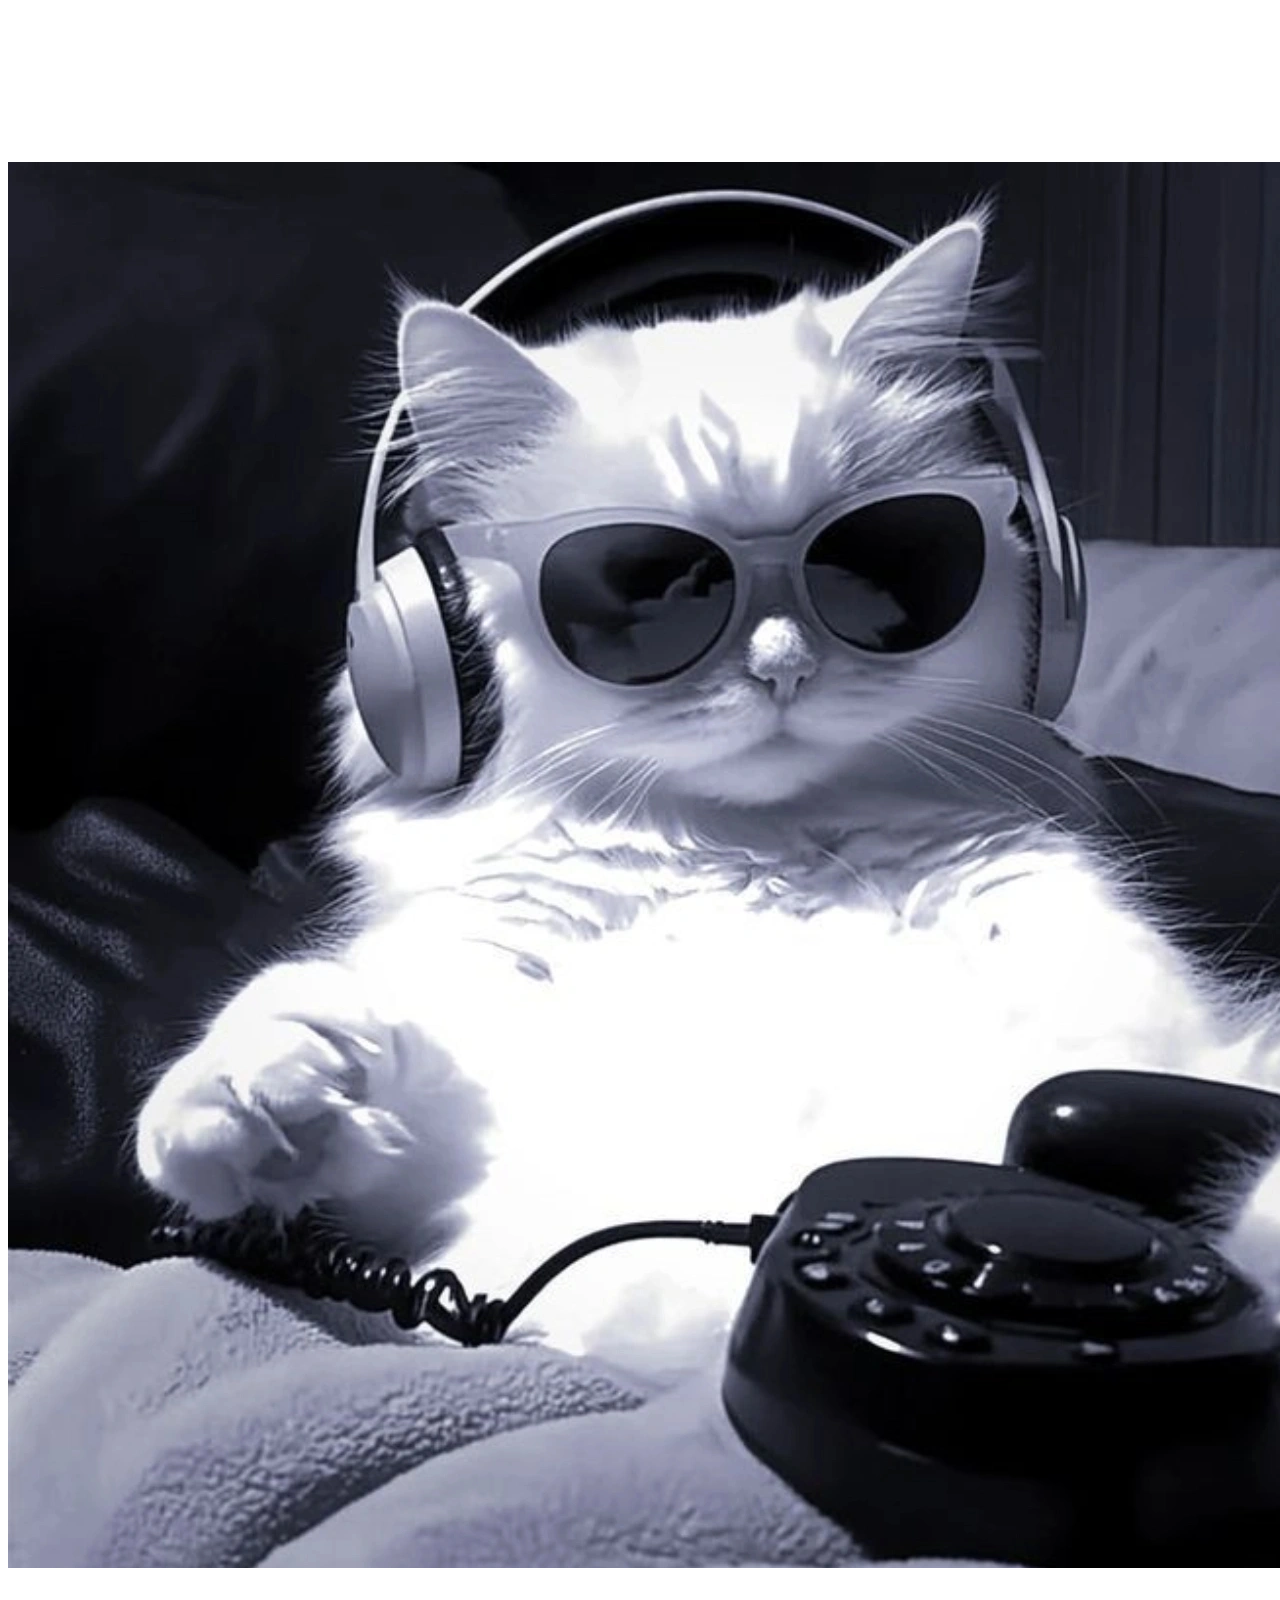
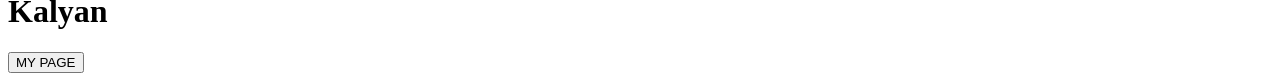
==== about.html @ 06e921be "Create about.html" ====
<!DOCTYPE html>
<html>

<head>
<meta name="viewport" content="width=device-width, initial-scale=1">
<title>Kalyan</title>
<link rel="stylesheet" href="style.css">
</head>

<body>

<canvas id="space"></canvas>

<div class="center">

<div class="dpRing">
<img src="IMG_20260315_183526.png" class="dp">
</div>

<h1 class="name">Kalyan</h1>

<button id="enterUniverse" class="btn">MY PAGE</button>

</div>

<script src="main.js"></script>
<script src="warp.js"></script>

</body>
</html>
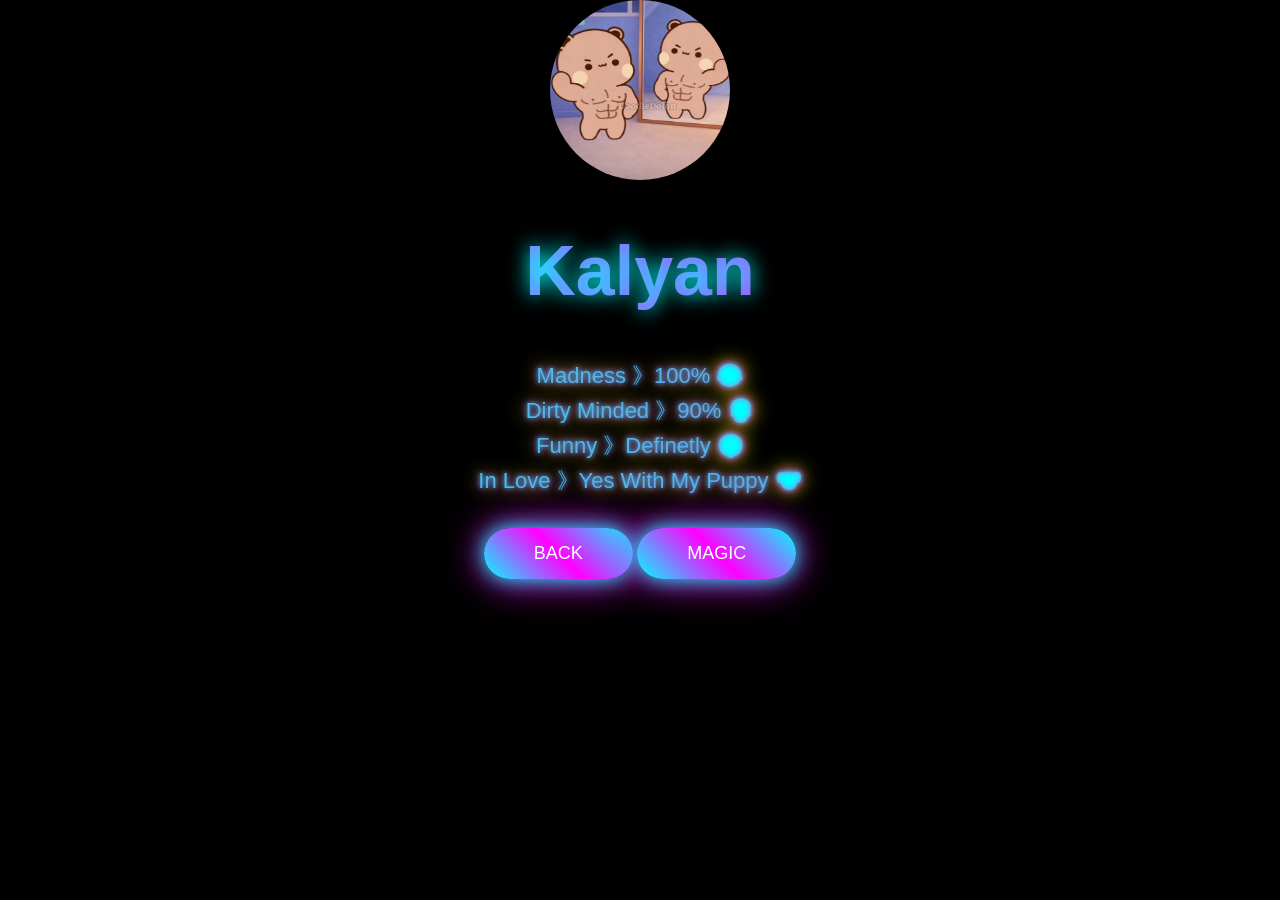
==== commit f64fa4d4: "Create about.html" ====
--- a/about.html
+++ b/about.html
@@ -2,29 +2,61 @@
 <html>
 
 <head>
-<meta name="viewport" content="width=device-width, initial-scale=1">
+
+<meta name="viewport" content="width=device-width,initial-scale=1">
+
 <title>Kalyan</title>
+
 <link rel="stylesheet" href="style.css">
+
 </head>
 
 <body>
 
-<canvas id="space"></canvas>
+<div class="home">
 
-<div class="center">
+<div class="dpBox">
 
-<div class="dpRing">
-<img src="IMG_20260315_183526.png" class="dp">
+<div class="ring1"></div>
+<div class="ring2"></div>
+
+<img src="IMG_20260315_183552.jpg" class="dp">
+
 </div>
 
 <h1 class="name">Kalyan</h1>
 
-<button id="enterUniverse" class="btn">MY PAGE</button>
+<div class="bio">
+
+Madness 》100% 😂 <br>
+
+Dirty Minded 》90% 💀 <br>
+
+Funny 》Definetly 😛 <br>
+
+In Love 》Yes With My Puppy 🐶
 
 </div>
 
+<button class="btn" onclick="goBack()">
+
+BACK
+
+</button>
+
+<button class="btn" onclick="magic()">
+
+MAGIC
+
+</button>
+
+</div>
+
+<canvas id="butterflyCanvas"></canvas>
+
 <script src="main.js"></script>
-<script src="warp.js"></script>
+<script src="butterfly.js"></script>
 
 </body>
+
 </html>
--- a/style.css
+++ b/style.css
@@ -0,0 +1,98 @@
+body{
+margin:0;
+background:black;
+color:white;
+text-align:center;
+font-family:Arial;
+overflow:hidden;
+}
+
+/* layout */
+
+.center{
+display:flex;
+flex-direction:column;
+align-items:center;
+justify-content:center;
+height:100vh;
+}
+
+/* dp */
+
+.dp{
+width:180px;
+height:180px;
+border-radius:50%;
+}
+
+/* ring */
+
+.dpRing{
+padding:10px;
+border-radius:50%;
+background:linear-gradient(45deg,cyan,magenta,yellow,cyan);
+animation:ring 2s linear infinite;
+}
+
+@keyframes ring{
+0%{box-shadow:0 0 20px cyan}
+50%{box-shadow:0 0 60px magenta}
+100%{box-shadow:0 0 20px cyan}
+}
+
+/* name 3D */
+
+.name{
+font-size:70px;
+background:linear-gradient(90deg,cyan,magenta,yellow,lime,orange,cyan);
+background-size:400%;
+-webkit-background-clip:text;
+color:transparent;
+animation:rainbow 5s linear infinite;
+text-shadow:0 0 20px cyan;
+}
+
+@keyframes rainbow{
+0%{background-position:0%}
+100%{background-position:400%}
+}
+
+/* bio 3D */
+
+.bio{
+font-size:22px;
+margin-top:20px;
+line-height:35px;
+
+background:linear-gradient(90deg,cyan,magenta,yellow,lime);
+background-size:400%;
+-webkit-background-clip:text;
+color:transparent;
+
+animation:rainbow 8s linear infinite;
+
+text-shadow:
+0 0 5px cyan,
+0 0 10px magenta,
+0 0 20px yellow;
+
+}
+
+/* button */
+
+.btn{
+margin-top:30px;
+padding:15px 50px;
+border:none;
+border-radius:30px;
+font-size:18px;
+background:linear-gradient(45deg,cyan,magenta,cyan);
+color:white;
+box-shadow:0 0 20px cyan,0 0 40px magenta;
+transition:0.3s;
+}
+
+.btn:hover{
+transform:scale(1.1);
+box-shadow:0 0 50px cyan;
+}
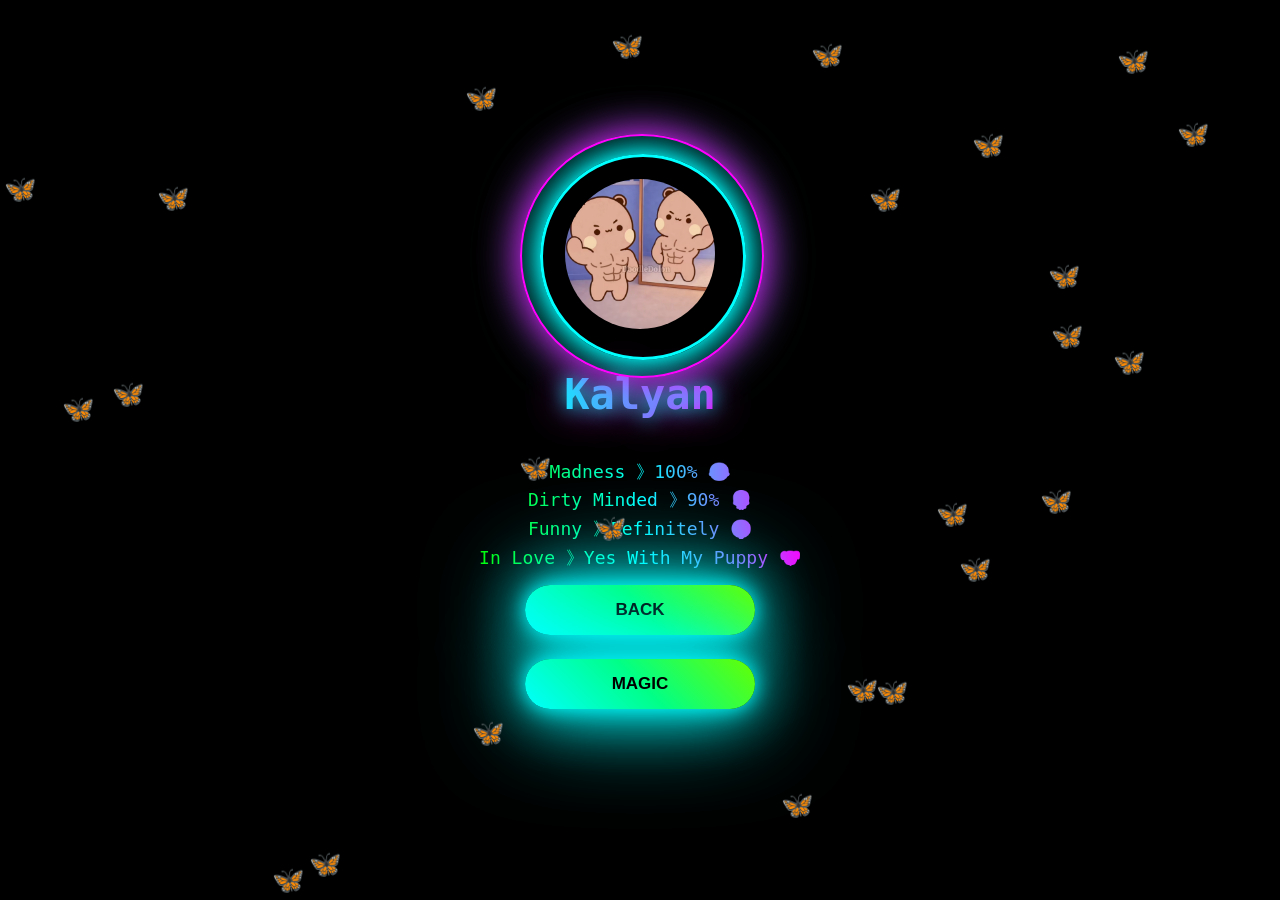
==== commit 82810086: "Update about.html" ====
--- a/about.html
+++ b/about.html
@@ -3,7 +3,8 @@
 
 <head>
 
-<meta name="viewport" content="width=device-width,initial-scale=1">
+<meta charset="UTF-8">
+<meta name="viewport" content="width=device-width, initial-scale=1.0">
 
 <title>Kalyan</title>
 
@@ -20,7 +21,7 @@
 <div class="ring1"></div>
 <div class="ring2"></div>
 
-<img src="IMG_20260315_183552.jpg" class="dp">
+<img src="IMG_20260315_183552.jpg" class="dp" alt="Kalyan Image">
 
 </div>
 
@@ -29,26 +30,15 @@
 <div class="bio">
 
 Madness 》100% 😂 <br>
-
 Dirty Minded 》90% 💀 <br>
-
-Funny 》Definetly 😛 <br>
-
+Funny 》Definitely 😛 <br>
 In Love 》Yes With My Puppy 🐶
 
 </div>
 
-<button class="btn" onclick="goBack()">
+<button class="btn" onclick="goBack()">BACK</button>
 
-BACK
-
-</button>
-
-<button class="btn" onclick="magic()">
-
-MAGIC
-
-</button>
+<button class="btn" onclick="magic()">MAGIC</button>
 
 </div>
 
--- a/style.css
+++ b/style.css
@@ -1,98 +1,225 @@
 body{
+
 margin:0;
 background:black;
+font-family:monospace;
 color:white;
-text-align:center;
-font-family:Arial;
 overflow:hidden;
-}
-
-/* layout */
-
-.center{
+
+}
+
+.home{
+
 display:flex;
 flex-direction:column;
 align-items:center;
 justify-content:center;
+
 height:100vh;
-}
-
-/* dp */
+text-align:center;
+
+}
+
+/* DP */
 
 .dp{
-width:180px;
-height:180px;
+
+width:150px;
+height:150px;
+
 border-radius:50%;
-}
-
-/* ring */
-
-.dpRing{
-padding:10px;
+object-fit:cover;
+
+position:relative;
+z-index:2;
+
+}
+
+/* Rings */
+
+.dpBox{
+
+position:relative;
+
+margin-bottom:10px;
+
+}
+
+.ring1{
+
+position:absolute;
+
+width:200px;
+height:200px;
+
 border-radius:50%;
-background:linear-gradient(45deg,cyan,magenta,yellow,cyan);
-animation:ring 2s linear infinite;
-}
-
-@keyframes ring{
-0%{box-shadow:0 0 20px cyan}
-50%{box-shadow:0 0 60px magenta}
-100%{box-shadow:0 0 20px cyan}
-}
-
-/* name 3D */
+
+border:3px solid cyan;
+
+top:-25px;
+left:-25px;
+
+box-shadow:
+
+0 0 20px cyan,
+0 0 60px cyan;
+
+animation:spin 6s linear infinite;
+
+}
+
+.ring2{
+
+position:absolute;
+
+width:240px;
+height:240px;
+
+border-radius:50%;
+
+border:2px solid magenta;
+
+top:-45px;
+left:-45px;
+
+box-shadow:0 0 40px magenta;
+
+animation:spinReverse 8s linear infinite;
+
+}
+
+@keyframes spin{
+
+0%{transform:rotate(0)}
+100%{transform:rotate(360deg)}
+
+}
+
+@keyframes spinReverse{
+
+0%{transform:rotate(360deg)}
+100%{transform:rotate(0)}
+
+}
+
+/* Stylish name */
 
 .name{
-font-size:70px;
-background:linear-gradient(90deg,cyan,magenta,yellow,lime,orange,cyan);
+
+font-size:42px;
+
+background:linear-gradient(
+90deg,
+cyan,
+magenta,
+yellow,
+lime,
+cyan
+);
+
 background-size:400%;
+
+-webkit-background-clip:text;
+
+color:transparent;
+
+animation:shine 5s linear infinite;
+
+text-shadow:
+
+0 0 20px cyan,
+0 0 40px magenta;
+
+}
+
+@keyframes shine{
+
+0%{background-position:0%}
+100%{background-position:400%}
+
+}
+
+/* BIO */
+
+.bio{
+
+font-size:18px;
+
+line-height:1.6;
+
+margin-top:10px;
+
+background:linear-gradient(
+90deg,
+lime,
+cyan,
+magenta
+);
+
 -webkit-background-clip:text;
 color:transparent;
-animation:rainbow 5s linear infinite;
-text-shadow:0 0 20px cyan;
-}
-
-@keyframes rainbow{
-0%{background-position:0%}
-100%{background-position:400%}
-}
-
-/* bio 3D */
-
-.bio{
-font-size:22px;
-margin-top:20px;
-line-height:35px;
-
-background:linear-gradient(90deg,cyan,magenta,yellow,lime);
-background-size:400%;
--webkit-background-clip:text;
-color:transparent;
-
-animation:rainbow 8s linear infinite;
-
-text-shadow:
-0 0 5px cyan,
-0 0 10px magenta,
-0 0 20px yellow;
-
-}
-
-/* button */
+
+}
+
+/* Marvel button */
 
 .btn{
-margin-top:30px;
-padding:15px 50px;
+
+margin:12px;
+
+padding:15px;
+
+width:230px;
+
 border:none;
-border-radius:30px;
-font-size:18px;
-background:linear-gradient(45deg,cyan,magenta,cyan);
-color:white;
-box-shadow:0 0 20px cyan,0 0 40px magenta;
+border-radius:40px;
+
+font-size:17px;
+font-weight:bold;
+
+cursor:pointer;
+
+background:linear-gradient(
+45deg,
+#00ffff,
+#00ff88,
+#66ff00
+);
+
+box-shadow:
+
+0 0 20px cyan,
+0 0 60px cyan,
+0 0 100px cyan;
+
 transition:0.3s;
+
 }
 
 .btn:hover{
+
 transform:scale(1.1);
-box-shadow:0 0 50px cyan;
-}
+
+box-shadow:
+
+0 0 40px cyan,
+0 0 100px cyan,
+0 0 200px cyan;
+
+}
+
+/* butterfly canvas */
+
+#butterflyCanvas{
+
+position:fixed;
+
+top:0;
+left:0;
+
+width:100%;
+height:100%;
+
+pointer-events:none;
+
+}
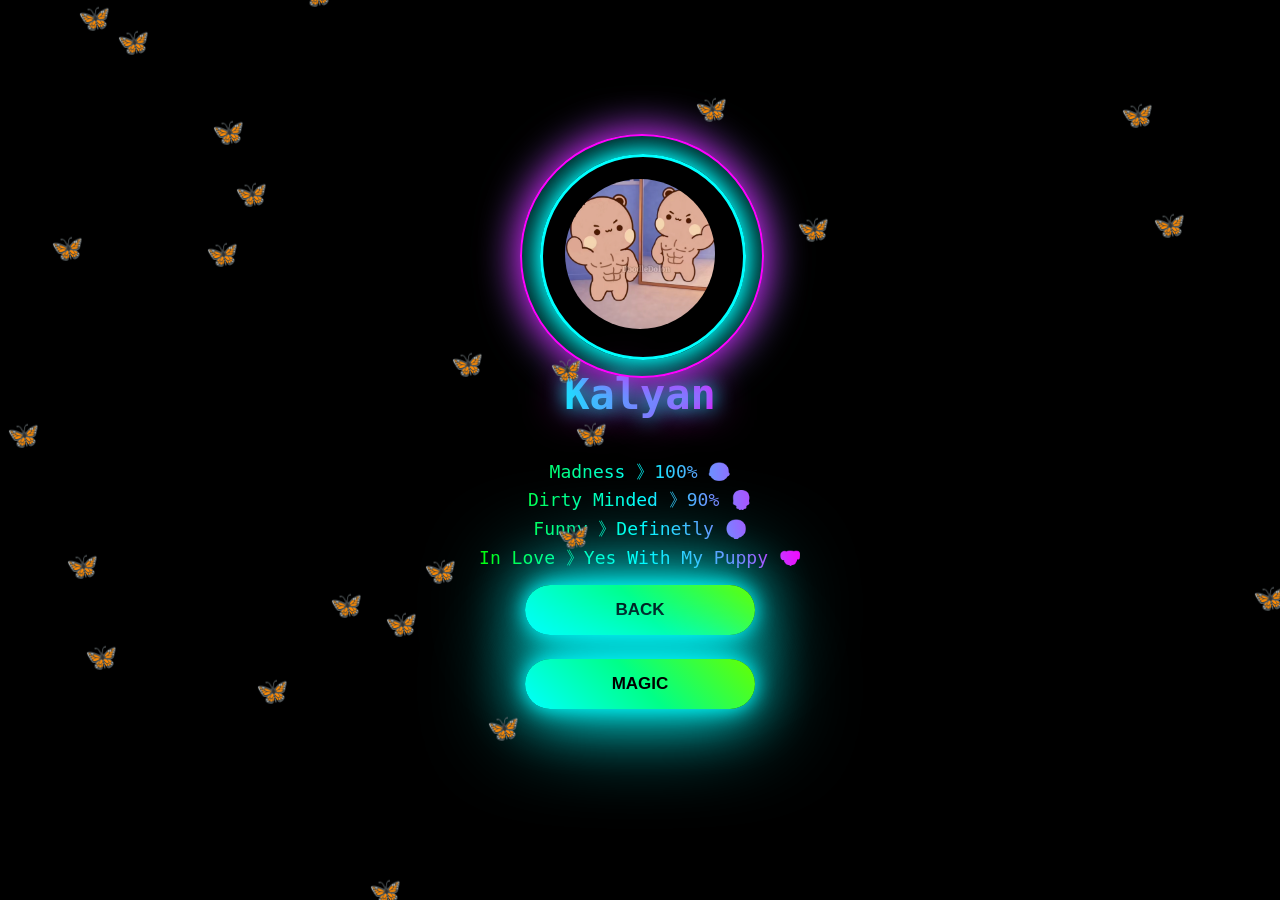
==== commit 4c14bbeb: "Add files via upload" ====
--- a/about.html
+++ b/about.html
@@ -3,8 +3,7 @@
 
 <head>
 
-<meta charset="UTF-8">
-<meta name="viewport" content="width=device-width, initial-scale=1.0">
+<meta name="viewport" content="width=device-width,initial-scale=1">
 
 <title>Kalyan</title>
 
@@ -21,7 +20,7 @@
 <div class="ring1"></div>
 <div class="ring2"></div>
 
-<img src="IMG_20260315_183552.jpg" class="dp" alt="Kalyan Image">
+<img src="IMG_20260315_183552.jpg" class="dp">
 
 </div>
 
@@ -30,15 +29,26 @@
 <div class="bio">
 
 Madness 》100% 😂 <br>
+
 Dirty Minded 》90% 💀 <br>
-Funny 》Definitely 😛 <br>
+
+Funny 》Definetly 😛 <br>
+
 In Love 》Yes With My Puppy 🐶
 
 </div>
 
-<button class="btn" onclick="goBack()">BACK</button>
+<button class="btn" onclick="goBack()">
 
-<button class="btn" onclick="magic()">MAGIC</button>
+BACK
+
+</button>
+
+<button class="btn" onclick="magic()">
+
+MAGIC
+
+</button>
 
 </div>
 
